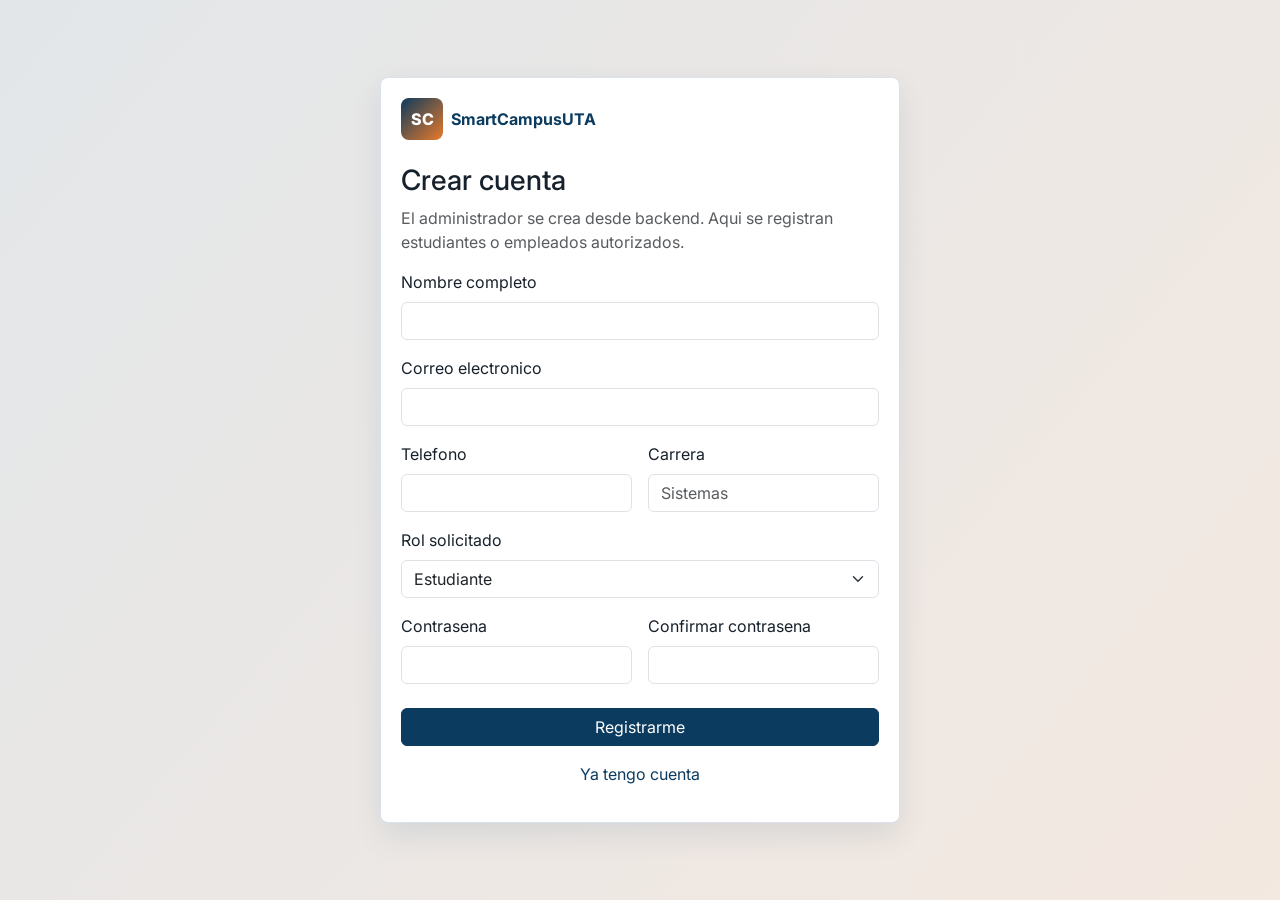
==== SmartCampusUTA/presentacion/web/registro.html @ 3ec1e8ce "Actualización del proyecto" ====
<!DOCTYPE html>
<html lang="es">
<head>
  <meta charset="UTF-8">
  <meta name="viewport" content="width=device-width, initial-scale=1.0">
  <title>Registro - SmartCampusUTA</title>
  <link href="https://cdn.jsdelivr.net/npm/bootstrap@5.3.3/dist/css/bootstrap.min.css" rel="stylesheet">
  <link rel="stylesheet" href="assets/css/styles.css">
</head>
<body class="auth-page">
  <main class="container">
    <section class="auth-card">
      <a class="d-flex align-items-center gap-2 mb-4" href="index.html"><span class="brand-mark">SC</span><strong>SmartCampusUTA</strong></a>
      <h1 class="h3">Crear cuenta</h1>
      <p class="text-muted">El administrador se crea desde backend. Aqui se registran estudiantes o empleados autorizados.</p>
      <div id="register-alert"></div>
      <form data-register-form>
        <div class="mb-3"><label class="form-label">Nombre completo</label><input class="form-control" name="nombre" required></div>
        <div class="mb-3"><label class="form-label">Correo electronico</label><input class="form-control" name="email" type="email" required></div>
        <div class="row g-3">
          <div class="col-md-6"><label class="form-label">Telefono</label><input class="form-control" name="telefono"></div>
          <div class="col-md-6"><label class="form-label">Carrera</label><input class="form-control" name="carrera" placeholder="Sistemas"></div>
        </div>
        <div class="my-3"><label class="form-label">Rol solicitado</label><select class="form-select" name="rolId"><option value="3">Estudiante</option><option value="2">Empleado autorizado</option></select></div>
        <div class="row g-3">
          <div class="col-md-6"><label class="form-label">Contrasena</label><input class="form-control" name="password" type="password" required></div>
          <div class="col-md-6"><label class="form-label">Confirmar contrasena</label><input class="form-control" name="confirmar" type="password" required></div>
        </div>
        <button class="btn btn-primary w-100 mt-4" type="submit">Registrarme</button>
      </form>
      <p class="mt-3 text-center"><a href="login.html">Ya tengo cuenta</a></p>
    </section>
  </main>
  <script src="https://cdn.jsdelivr.net/npm/bootstrap@5.3.3/dist/js/bootstrap.bundle.min.js"></script>
  <script src="assets/js/config.js"></script><script src="assets/js/utils.js"></script><script src="assets/js/api.js"></script><script src="assets/js/auth.js"></script>
</body>
</html>
---- SmartCampusUTA/presentacion/web/assets/css/styles.css ----
@import url("https://fonts.googleapis.com/css2?family=Inter:wght@400;500;600;700;800&display=swap");

:root {
  --uta-blue: #0b3b5f;
  --fisei-orange: #e87a2a;
  --ink: #17212b;
  --muted: #667085;
  --line: #d9e2ec;
  --soft: #f5f5f5;
  --white: #ffffff;
  --success: #198754;
  --warning: #b7791f;
  --danger: #c93636;
  --shadow: 0 12px 30px rgba(11, 59, 95, 0.1);
}

* {
  box-sizing: border-box;
}

body {
  margin: 0;
  min-height: 100vh;
  color: var(--ink);
  background: var(--soft);
  font-family: "Inter", system-ui, -apple-system, BlinkMacSystemFont, "Segoe UI", sans-serif;
  letter-spacing: 0;
}

a {
  color: var(--uta-blue);
  text-decoration: none;
}

a:hover {
  color: var(--fisei-orange);
}

.app-shell {
  min-height: 100vh;
  display: flex;
  flex-direction: column;
}

.brand-mark {
  width: 42px;
  height: 42px;
  border-radius: 8px;
  display: grid;
  place-items: center;
  color: var(--white);
  background: linear-gradient(135deg, var(--uta-blue), var(--fisei-orange));
  font-weight: 800;
}

.navbar {
  box-shadow: 0 1px 0 rgba(217, 226, 236, 0.8);
}

.navbar-brand,
.nav-link {
  font-weight: 700;
}

.hero {
  position: relative;
  overflow: hidden;
  color: var(--white);
  background:
    linear-gradient(115deg, rgba(11, 59, 95, 0.96), rgba(11, 59, 95, 0.78)),
    url("../img/mapa_base.png");
  background-size: cover;
  background-position: center;
}

.hero .container {
  min-height: min(680px, calc(100vh - 90px));
  display: grid;
  align-items: center;
  padding-top: 4rem;
  padding-bottom: 5rem;
}

.hero h1 {
  max-width: 820px;
  font-size: clamp(2.2rem, 6vw, 5rem);
  line-height: 1.02;
  font-weight: 800;
}

.hero p {
  max-width: 650px;
  color: rgba(255, 255, 255, 0.88);
  font-size: 1.08rem;
}

.page-header {
  padding: 2rem 0 1rem;
}

.layout {
  display: grid;
  grid-template-columns: 270px minmax(0, 1fr);
  gap: 1.25rem;
  align-items: start;
}

.sidebar {
  position: sticky;
  top: 88px;
  padding: 1rem;
  background: var(--white);
  border: 1px solid var(--line);
  border-radius: 8px;
  box-shadow: var(--shadow);
}

.sidebar a {
  display: flex;
  align-items: center;
  gap: 0.65rem;
  padding: 0.75rem 0.85rem;
  border-radius: 8px;
  color: var(--ink);
  font-weight: 700;
}

.sidebar a:hover,
.sidebar a.active {
  background: rgba(232, 122, 42, 0.12);
  color: var(--uta-blue);
}

.content-panel,
.metric-card,
.action-card,
.table-wrap,
.auth-card {
  background: var(--white);
  border: 1px solid var(--line);
  border-radius: 8px;
  box-shadow: var(--shadow);
}

.content-panel,
.table-wrap,
.auth-card {
  padding: 1.25rem;
}

.metric-card,
.action-card {
  height: 100%;
  padding: 1.1rem;
}

.metric-card .value {
  font-size: 2rem;
  font-weight: 800;
  color: var(--uta-blue);
}

.action-card {
  display: flex;
  flex-direction: column;
  gap: 0.75rem;
}

.action-card .icon {
  width: 42px;
  height: 42px;
  display: grid;
  place-items: center;
  color: var(--white);
  background: var(--uta-blue);
  border-radius: 8px;
  font-weight: 800;
}

.btn-primary {
  --bs-btn-bg: var(--uta-blue);
  --bs-btn-border-color: var(--uta-blue);
  --bs-btn-hover-bg: #092f4b;
  --bs-btn-hover-border-color: #092f4b;
}

.btn-warning {
  --bs-btn-bg: var(--fisei-orange);
  --bs-btn-border-color: var(--fisei-orange);
  --bs-btn-color: var(--white);
  --bs-btn-hover-color: var(--white);
}

.badge-state {
  display: inline-flex;
  align-items: center;
  padding: 0.35rem 0.6rem;
  border-radius: 999px;
  font-size: 0.78rem;
  font-weight: 800;
}

.state-pendiente,
.state-en-revision {
  color: #7a4b00;
  background: #fff3cd;
}

.state-atendido,
.state-aprobado,
.state-completado {
  color: #0f5132;
  background: #d1e7dd;
}

.state-cancelado,
.state-rechazado {
  color: #842029;
  background: #f8d7da;
}

.spinner-block {
  min-height: 160px;
  display: grid;
  place-items: center;
}

.footer {
  margin-top: auto;
  padding: 1.5rem 0;
  color: #dbe6ef;
  background: var(--uta-blue);
}

.auth-page {
  min-height: 100vh;
  display: grid;
  align-items: center;
  padding: 2rem 0;
  background:
    linear-gradient(130deg, rgba(11, 59, 95, 0.08), rgba(232, 122, 42, 0.1)),
    var(--soft);
}

.auth-card {
  max-width: 520px;
  margin-inline: auto;
}

.queue-item,
.timeline-item,
.tree-node {
  border: 1px solid var(--line);
  border-radius: 8px;
  padding: 0.85rem;
  background: var(--white);
}

.queue-item:first-child {
  border-color: var(--fisei-orange);
  box-shadow: inset 4px 0 0 var(--fisei-orange);
}

.tree-children {
  margin-left: 1rem;
  padding-left: 1rem;
  border-left: 2px solid var(--line);
}

.graph-canvas {
  width: 100%;
  min-height: 360px;
  border: 1px solid var(--line);
  border-radius: 8px;
  background: #ffffff;
}

.mock-note {
  border-left: 4px solid var(--fisei-orange);
  background: #fff8f1;
  color: #6f3f0d;
  padding: 0.8rem 1rem;
  border-radius: 8px;
}

@media (max-width: 991.98px) {
  .layout {
    grid-template-columns: 1fr;
  }

  .sidebar {
    position: static;
  }
}

@media (max-width: 575.98px) {
  .content-panel,
  .table-wrap,
  .auth-card {
    padding: 1rem;
  }

  .hero .container {
    min-height: 560px;
  }
}
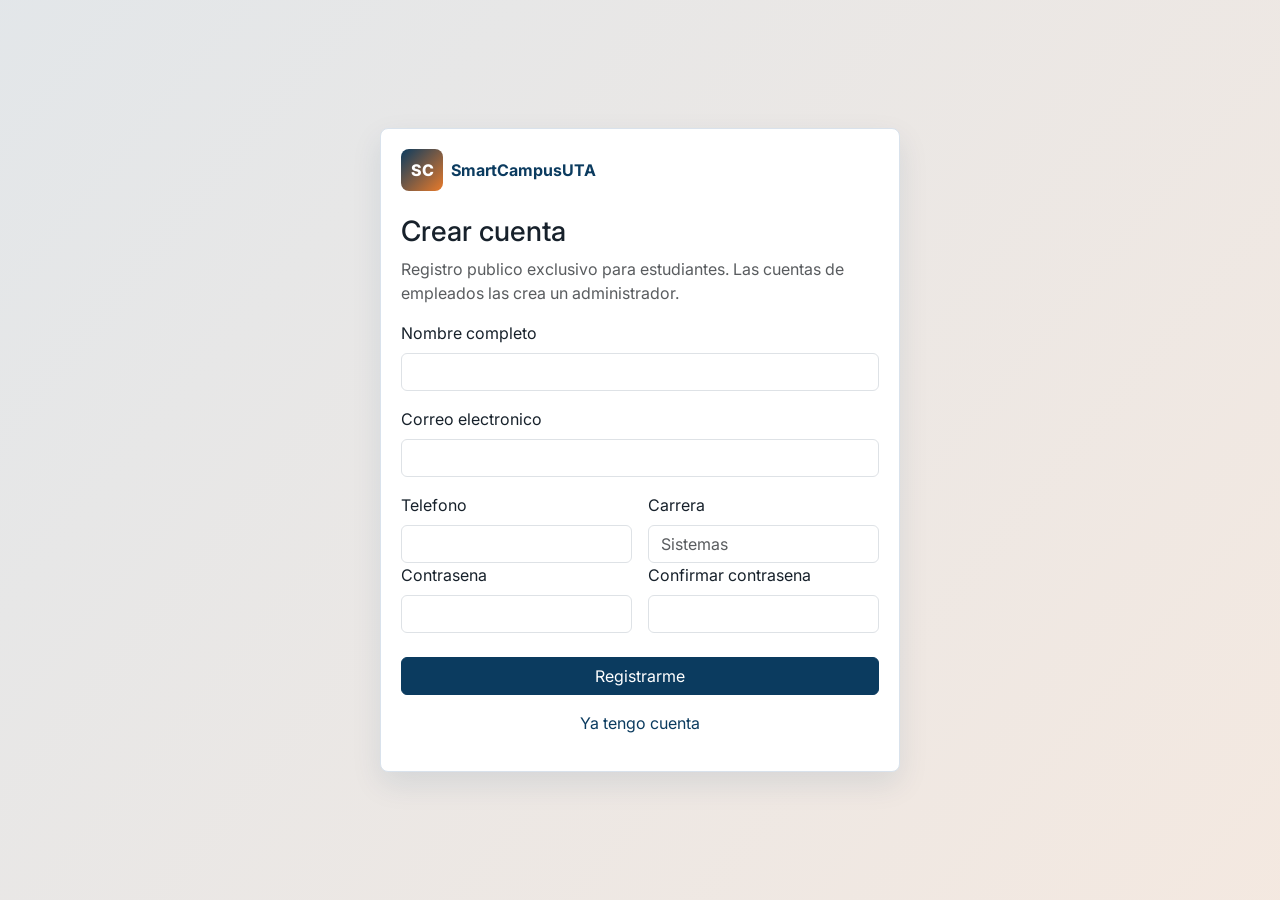
==== commit 3336ccda: "Actualizacion del codigo" ====
--- a/SmartCampusUTA/presentacion/web/registro.html
+++ b/SmartCampusUTA/presentacion/web/registro.html
@@ -12,7 +12,7 @@
     <section class="auth-card">
       <a class="d-flex align-items-center gap-2 mb-4" href="index.html"><span class="brand-mark">SC</span><strong>SmartCampusUTA</strong></a>
       <h1 class="h3">Crear cuenta</h1>
-      <p class="text-muted">El administrador se crea desde backend. Aqui se registran estudiantes o empleados autorizados.</p>
+      <p class="text-muted">Registro publico exclusivo para estudiantes. Las cuentas de empleados las crea un administrador.</p>
       <div id="register-alert"></div>
       <form data-register-form>
         <div class="mb-3"><label class="form-label">Nombre completo</label><input class="form-control" name="nombre" required></div>
@@ -21,7 +21,7 @@
           <div class="col-md-6"><label class="form-label">Telefono</label><input class="form-control" name="telefono"></div>
           <div class="col-md-6"><label class="form-label">Carrera</label><input class="form-control" name="carrera" placeholder="Sistemas"></div>
         </div>
-        <div class="my-3"><label class="form-label">Rol solicitado</label><select class="form-select" name="rolId"><option value="3">Estudiante</option><option value="2">Empleado autorizado</option></select></div>
+        <input type="hidden" name="rolId" value="3">
         <div class="row g-3">
           <div class="col-md-6"><label class="form-label">Contrasena</label><input class="form-control" name="password" type="password" required></div>
           <div class="col-md-6"><label class="form-label">Confirmar contrasena</label><input class="form-control" name="confirmar" type="password" required></div>
